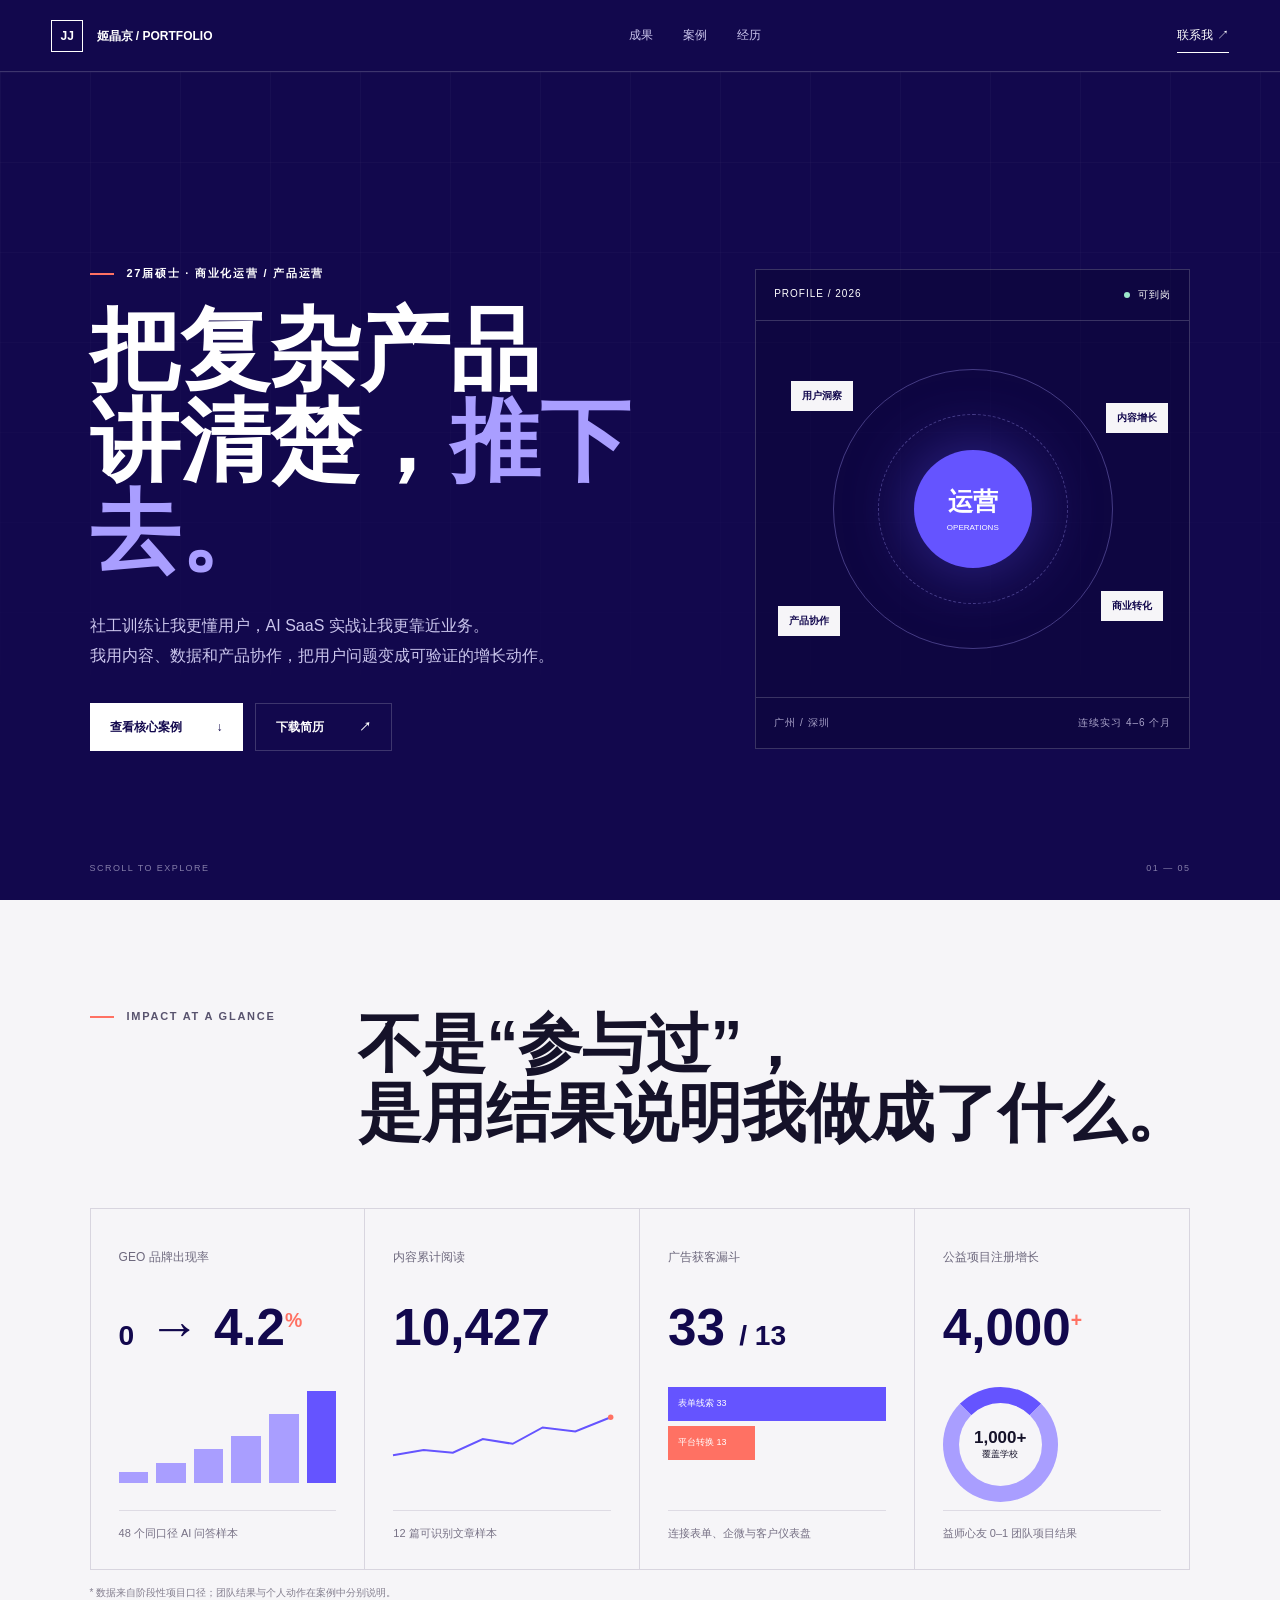
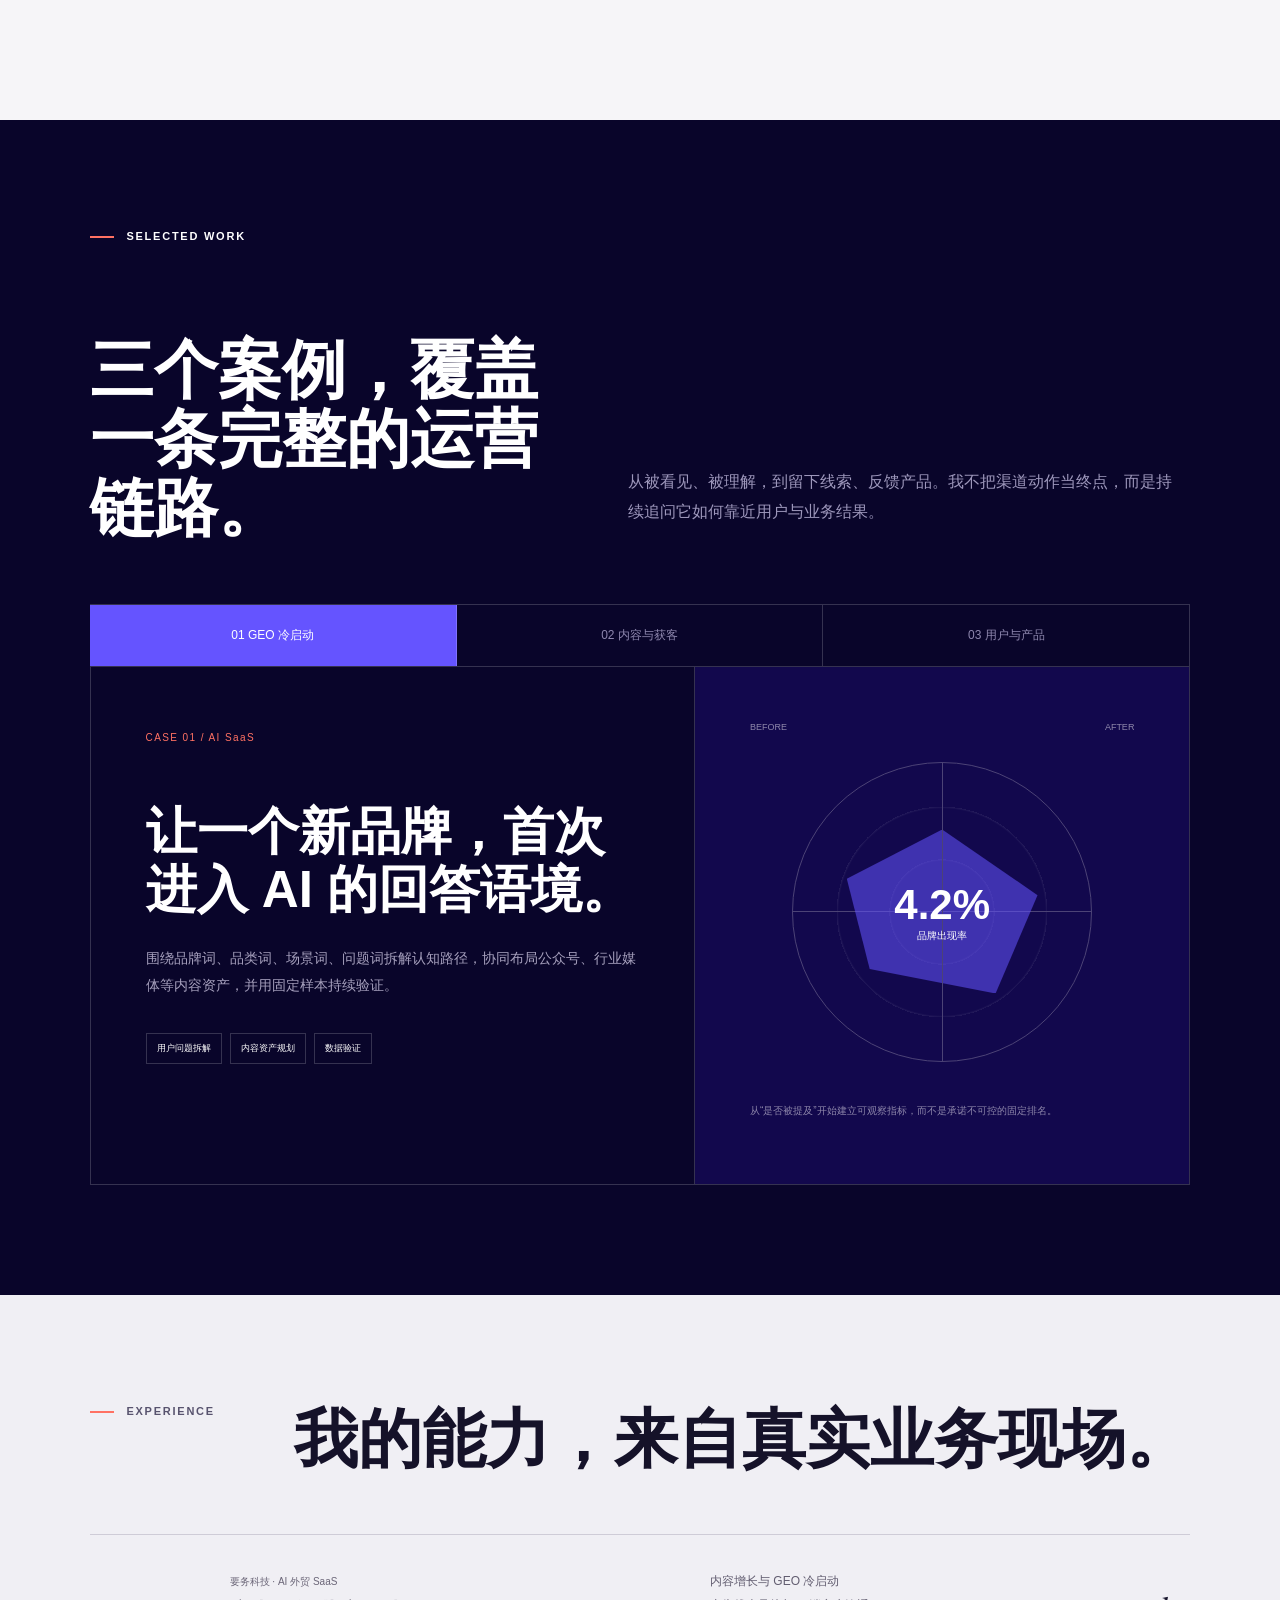
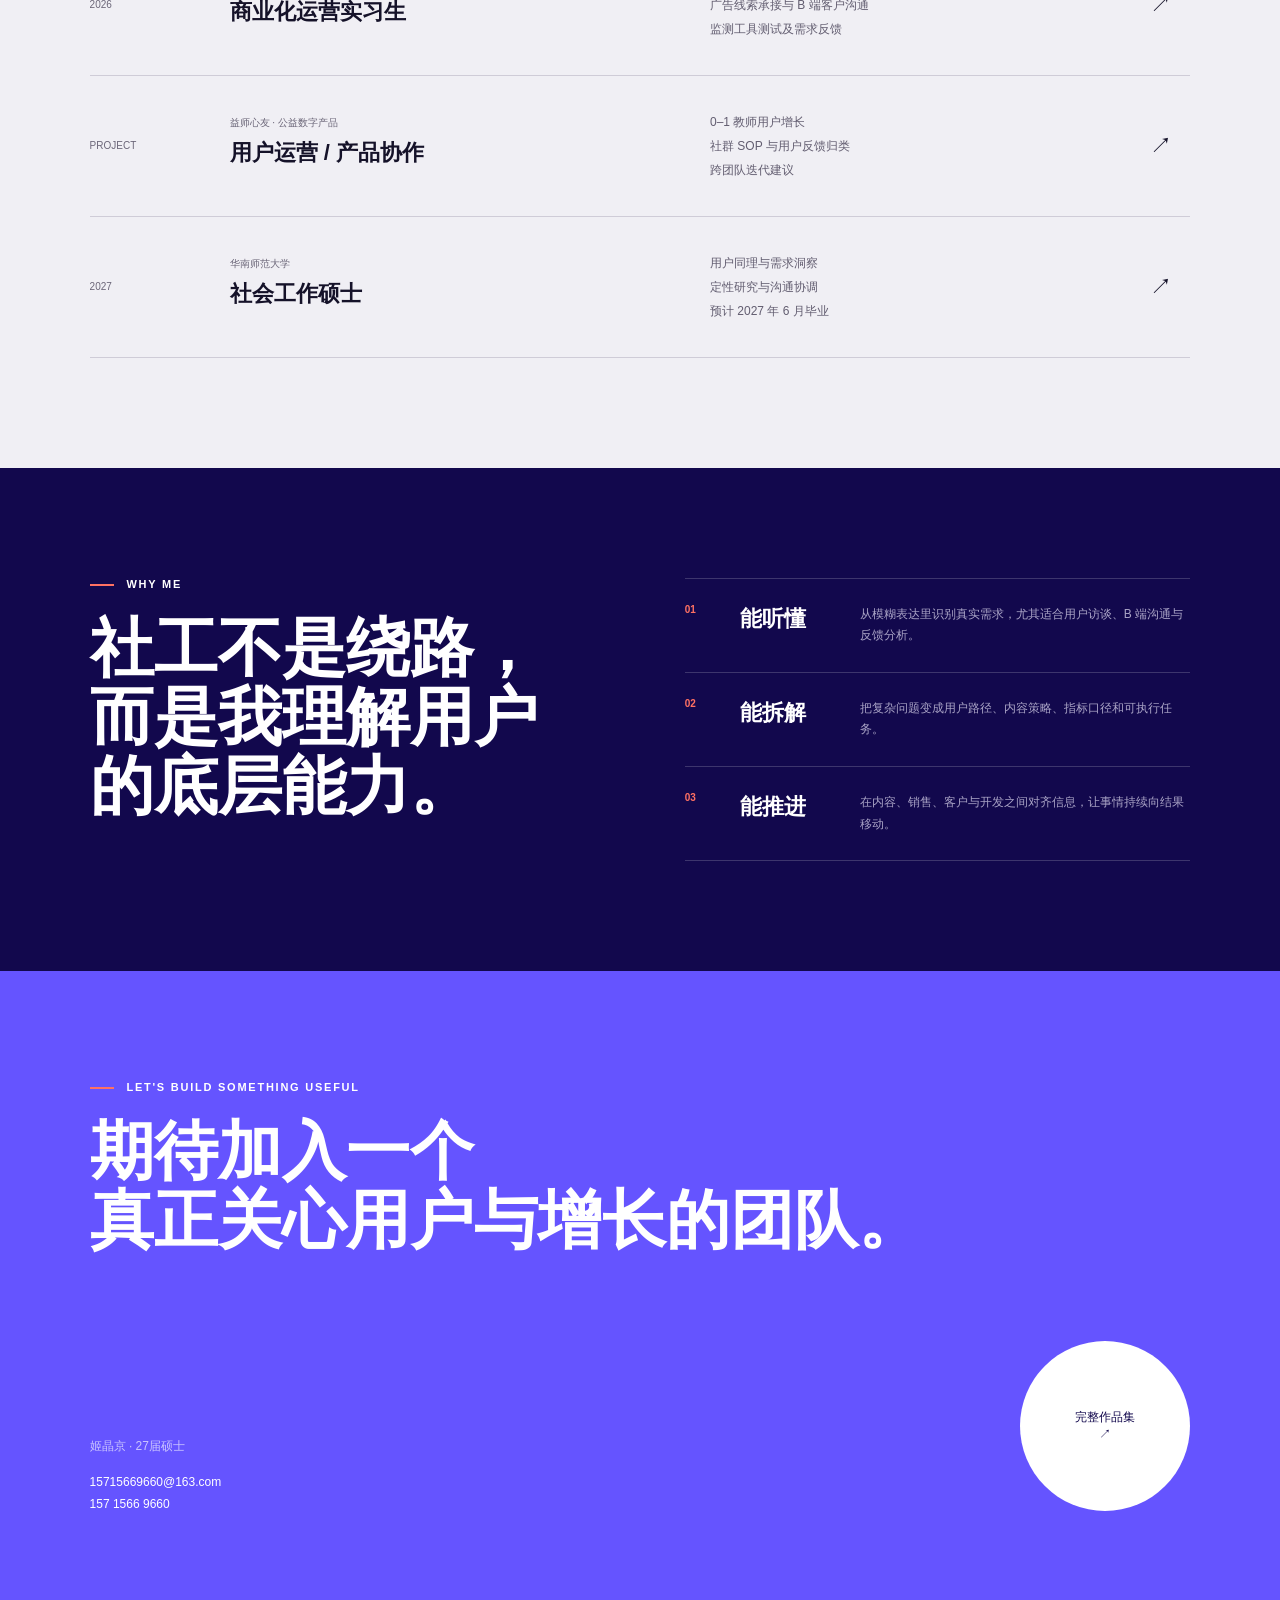
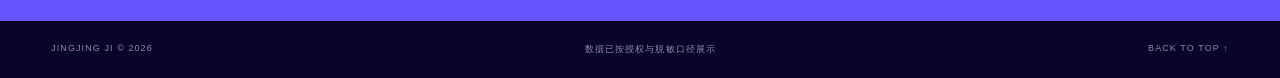
==== index.html @ 6bddbeb8 "Add operations portfolio website" ====
<!doctype html>
<html lang="zh-CN">
<head>
  <meta charset="utf-8">
  <meta name="viewport" content="width=device-width, initial-scale=1">
  <meta name="description" content="姬晶京，27届商业化运营与产品运营作品集。">
  <title>姬晶京｜运营作品集</title>
  <link rel="stylesheet" href="styles.css">
</head>
<body>
  <header class="nav">
    <a class="logo" href="#top"><span>JJ</span> 姬晶京 / PORTFOLIO</a>
    <nav><a href="#impact">成果</a><a href="#cases">案例</a><a href="#experience">经历</a></nav>
    <a class="nav-cta" href="#contact">联系我 <span>↗</span></a>
  </header>

  <main id="top">
    <section class="hero">
      <div class="hero-grid"></div>
      <div class="hero-copy reveal">
        <p class="eyebrow"><span></span> 27届硕士 · 商业化运营 / 产品运营</p>
        <h1>把复杂产品<br>讲清楚，<em>推下去。</em></h1>
        <p class="lead">社工训练让我更懂用户，AI SaaS 实战让我更靠近业务。<br>我用内容、数据和产品协作，把用户问题变成可验证的增长动作。</p>
        <div class="hero-actions">
          <a class="btn light" href="#cases">查看核心案例 <span>↓</span></a>
          <a class="btn line" href="assets/resume.pdf" target="_blank">下载简历 <span>↗</span></a>
        </div>
      </div>
      <div class="hero-panel reveal">
        <div class="panel-head"><span>PROFILE / 2026</span><span class="live"><i></i> 可到岗</span></div>
        <div class="orbit">
          <div class="orbit-ring ring-a"></div><div class="orbit-ring ring-b"></div>
          <div class="core"><b>运营</b><small>OPERATIONS</small></div>
          <span class="node n1">用户洞察</span><span class="node n2">内容增长</span><span class="node n3">产品协作</span><span class="node n4">商业转化</span>
        </div>
        <div class="panel-foot"><span>广州 / 深圳</span><span>连续实习 4–6 个月</span></div>
      </div>
      <div class="hero-bottom"><span>SCROLL TO EXPLORE</span><span>01 — 05</span></div>
    </section>

    <section id="impact" class="impact section">
      <div class="section-title reveal"><p class="eyebrow dark"><span></span> IMPACT AT A GLANCE</p><h2>不是“参与过”，<br>是用结果说明我做成了什么。</h2></div>
      <div class="metric-grid">
        <article class="metric reveal"><p>GEO 品牌出现率</p><strong><small>0</small> → 4.2<sup>%</sup></strong><div class="spark bars"><i></i><i></i><i></i><i></i><i></i><i></i></div><footer>48 个同口径 AI 问答样本</footer></article>
        <article class="metric reveal"><p>内容累计阅读</p><strong>10,427</strong><div class="spark linechart"><svg viewBox="0 0 320 70" role="img" aria-label="阅读量增长趋势"><polyline points="0,62 45,54 88,58 132,38 176,45 220,21 268,27 320,6"/><circle cx="320" cy="6" r="4"/></svg></div><footer>12 篇可识别文章样本</footer></article>
        <article class="metric reveal"><p>广告获客漏斗</p><strong>33 <small>/ 13</small></strong><div class="funnel"><span>表单线索 33</span><span>平台转换 13</span></div><footer>连接表单、企微与客户仪表盘</footer></article>
        <article class="metric reveal"><p>公益项目注册增长</p><strong>4,000<sup>+</sup></strong><div class="schools"><b>1,000+</b><span>覆盖学校</span></div><footer>益师心友 0–1 团队项目结果</footer></article>
      </div>
      <p class="data-note">* 数据来自阶段性项目口径；团队结果与个人动作在案例中分别说明。</p>
    </section>

    <section id="cases" class="cases section">
      <div class="case-intro reveal"><p class="eyebrow"><span></span> SELECTED WORK</p><h2>三个案例，覆盖一条完整的运营链路。</h2><p>从被看见、被理解，到留下线索、反馈产品。我不把渠道动作当终点，而是持续追问它如何靠近用户与业务结果。</p></div>
      <div class="case-tabs" role="tablist">
        <button class="active" data-case="geo">01 GEO 冷启动</button><button data-case="growth">02 内容与获客</button><button data-case="product">03 用户与产品</button>
      </div>
      <div class="case-stage reveal">
        <article class="case-content active" id="geo">
          <div><p class="case-no">CASE 01 / AI SaaS</p><h3>让一个新品牌，首次进入 AI 的回答语境。</h3><p class="case-desc">围绕品牌词、品类词、场景词、问题词拆解认知路径，协同布局公众号、行业媒体等内容资产，并用固定样本持续验证。</p><div class="tags"><span>用户问题拆解</span><span>内容资产规划</span><span>数据验证</span></div></div>
          <div class="case-viz"><div class="radar-label"><span>BEFORE</span><span>AFTER</span></div><div class="radar"><i style="--p:4.2"></i><div><b>4.2%</b><span>品牌出现率</span></div></div><p>从“是否被提及”开始建立可观察指标，而不是承诺不可控的固定排名。</p></div>
        </article>
        <article class="case-content" id="growth">
          <div><p class="case-no">CASE 02 / ACQUISITION</p><h3>把内容流量，接进可复盘的线索漏斗。</h3><p class="case-desc">将选题从功能介绍转向外贸实操与客户开发问题，同时连接表单、企微与客户仪表盘，维护来源、状态与意向。</p><div class="tags"><span>内容策略</span><span>广告获客</span><span>线索承接</span></div></div>
          <div class="case-viz funnel-big"><div><b>10,427</b><span>内容阅读</span></div><div><b>33</b><span>表单线索</span></div><div><b>13</b><span>平台转换</span></div></div>
        </article>
        <article class="case-content" id="product">
          <div><p class="case-no">CASE 03 / 0–1 GROWTH</p><h3>从教师反馈里，找到增长与产品迭代的连接点。</h3><p class="case-desc">参与益师心友项目用户增长，通过社群运营、反馈分类和跨团队协作，把一线用户问题整理为更可执行的产品建议。</p><div class="tags"><span>社群运营</span><span>反馈归类</span><span>需求协作</span></div></div>
          <div class="case-viz matrix"><span>触达</span><span>注册</span><span>激活</span><span>反馈</span><i></i><i></i><i></i><i></i><b>4,000+</b><small>团队新增注册</small></div>
        </article>
      </div>
    </section>

    <section id="experience" class="experience section">
      <div class="section-title reveal"><p class="eyebrow dark"><span></span> EXPERIENCE</p><h2>我的能力，来自真实业务现场。</h2></div>
      <div class="timeline">
        <article class="reveal"><span class="year">2026</span><div><p>要务科技 · AI 外贸 SaaS</p><h3>商业化运营实习生</h3></div><ul><li>内容增长与 GEO 冷启动</li><li>广告线索承接与 B 端客户沟通</li><li>监测工具测试及需求反馈</li></ul><span class="arrow">↗</span></article>
        <article class="reveal"><span class="year">PROJECT</span><div><p>益师心友 · 公益数字产品</p><h3>用户运营 / 产品协作</h3></div><ul><li>0–1 教师用户增长</li><li>社群 SOP 与用户反馈归类</li><li>跨团队迭代建议</li></ul><span class="arrow">↗</span></article>
        <article class="reveal"><span class="year">2027</span><div><p>华南师范大学</p><h3>社会工作硕士</h3></div><ul><li>用户同理与需求洞察</li><li>定性研究与沟通协调</li><li>预计 2027 年 6 月毕业</li></ul><span class="arrow">↗</span></article>
      </div>
    </section>

    <section class="fit section"><div class="fit-copy reveal"><p class="eyebrow"><span></span> WHY ME</p><h2>社工不是绕路，<br>而是我理解用户的底层能力。</h2></div><div class="fit-list"><article><b>01</b><h3>能听懂</h3><p>从模糊表达里识别真实需求，尤其适合用户访谈、B 端沟通与反馈分析。</p></article><article><b>02</b><h3>能拆解</h3><p>把复杂问题变成用户路径、内容策略、指标口径和可执行任务。</p></article><article><b>03</b><h3>能推进</h3><p>在内容、销售、客户与开发之间对齐信息，让事情持续向结果移动。</p></article></div></section>

    <section id="contact" class="contact section"><p class="eyebrow"><span></span> LET'S BUILD SOMETHING USEFUL</p><h2>期待加入一个<br>真正关心用户与增长的团队。</h2><div class="contact-bottom"><div><p>姬晶京 · 27届硕士</p><a href="mailto:15715669660@163.com">15715669660@163.com</a><a href="tel:15715669660">157 1566 9660</a></div><a class="round-btn" href="assets/portfolio.pdf" target="_blank">完整作品集 <span>↗</span></a></div></section>
  </main>
  <footer class="footer"><span>JINGJING JI © 2026</span><span>数据已按授权与脱敏口径展示</span><a href="#top">BACK TO TOP ↑</a></footer>
  <script src="script.js"></script>
</body>
</html>
---- styles.css ----
:root{--purple:#12084d;--deep:#09052a;--violet:#6554ff;--lav:#a99eff;--coral:#ff7163;--mint:#9ce7cc;--paper:#f6f5f8;--ink:#151229;--line:rgba(255,255,255,.18)}*{box-sizing:border-box}html{scroll-behavior:smooth}body{margin:0;background:var(--paper);color:var(--ink);font-family:Arial,"Microsoft YaHei","PingFang SC",sans-serif;letter-spacing:0}a{color:inherit;text-decoration:none}button{font:inherit}.nav{height:72px;padding:0 4vw;display:flex;align-items:center;justify-content:space-between;background:var(--purple);color:#fff;border-bottom:1px solid var(--line);position:sticky;top:0;z-index:20}.logo{font-size:12px;font-weight:700}.logo span{display:inline-grid;place-items:center;width:32px;height:32px;border:1px solid #fff;margin-right:10px}.nav nav{display:flex;gap:30px;font-size:12px;color:#cbc6ed}.nav nav a:hover{color:#fff}.nav-cta{font-size:12px;border-bottom:1px solid #fff;padding:8px 0}.hero{min-height:calc(100vh - 72px);background:var(--purple);color:#fff;padding:9vh 7vw 4vh;position:relative;display:grid;grid-template-columns:1.15fr .85fr;gap:6vw;align-items:center;overflow:hidden}.hero-grid{position:absolute;inset:0;background-image:linear-gradient(var(--line) 1px,transparent 1px),linear-gradient(90deg,var(--line) 1px,transparent 1px);background-size:90px 90px;opacity:.16;mask-image:linear-gradient(to bottom,black,transparent 85%)}.hero-copy,.hero-panel{position:relative;z-index:1}.eyebrow{font-size:11px;font-weight:700;letter-spacing:.16em;margin:0 0 24px;text-transform:uppercase}.eyebrow span{display:inline-block;width:24px;height:2px;background:var(--coral);vertical-align:middle;margin-right:8px}.eyebrow.dark{color:#58536e}.hero h1{font-size:clamp(54px,7vw,100px);line-height:1.02;margin:0;max-width:800px;font-weight:600}.hero h1 em{font-style:normal;color:var(--lav)}.lead{font-size:16px;line-height:1.9;color:#cbc6ed;max-width:660px;margin:32px 0}.hero-actions{display:flex;gap:12px}.btn{min-height:48px;padding:0 20px;display:inline-flex;align-items:center;gap:35px;font-size:12px;font-weight:700}.btn.light{background:#fff;color:var(--purple)}.btn.line{border:1px solid var(--line)}.hero-panel{border:1px solid var(--line);min-height:480px;background:rgba(9,5,42,.32);display:flex;flex-direction:column}.panel-head,.panel-foot{padding:18px;display:flex;justify-content:space-between;font-size:10px;letter-spacing:.1em}.panel-head{border-bottom:1px solid var(--line)}.panel-foot{border-top:1px solid var(--line);margin-top:auto;color:#a9a3c9}.live i{display:inline-block;width:6px;height:6px;background:var(--mint);border-radius:50%;margin-right:5px}.orbit{position:relative;flex:1;display:grid;place-items:center;min-height:360px}.orbit-ring{position:absolute;border:1px solid rgba(169,158,255,.35);border-radius:50%}.ring-a{width:280px;height:280px;animation:spin 18s linear infinite}.ring-b{width:190px;height:190px;border-style:dashed;animation:spin 12s linear infinite reverse}.core{width:118px;height:118px;border-radius:50%;background:var(--violet);display:grid;place-content:center;text-align:center;box-shadow:0 0 70px rgba(101,84,255,.45)}.core b{font-size:25px}.core small{font-size:8px;margin-top:5px}.node{position:absolute;background:var(--paper);color:var(--purple);padding:8px 11px;font-size:10px;font-weight:700}.n1{top:16%;left:8%}.n2{top:22%;right:5%}.n3{bottom:16%;left:5%}.n4{bottom:20%;right:6%}.hero-bottom{position:absolute;bottom:3vh;left:7vw;right:7vw;display:flex;justify-content:space-between;font-size:9px;letter-spacing:.16em;color:#847da9}.section{padding:110px 7vw}.section-title{display:flex;justify-content:space-between;align-items:start;margin-bottom:60px}.section-title h2,.case-intro h2,.fit h2,.contact h2{font-size:clamp(40px,5vw,70px);line-height:1.08;margin:0;font-weight:600}.metric-grid{display:grid;grid-template-columns:repeat(4,1fr);border:1px solid #d8d5df}.metric{min-height:360px;padding:28px;border-right:1px solid #d8d5df;display:flex;flex-direction:column}.metric:last-child{border-right:0}.metric>p{font-size:12px;color:#6d687d}.metric strong{font-size:clamp(38px,4vw,62px);line-height:1;margin-top:24px;color:var(--purple)}.metric strong small{font-size:.55em}.metric sup{font-size:.38em;color:var(--coral)}.metric footer{margin-top:auto;font-size:11px;color:#777185;border-top:1px solid #dedbe4;padding-top:15px}.spark{height:92px;margin-top:38px}.bars{display:flex;align-items:end;gap:8px}.bars i{flex:1;background:var(--lav);height:12%}.bars i:nth-child(2){height:22%}.bars i:nth-child(3){height:37%}.bars i:nth-child(4){height:52%}.bars i:nth-child(5){height:76%}.bars i:nth-child(6){height:100%;background:var(--violet)}.linechart svg{width:100%;height:100%;overflow:visible}.linechart polyline{fill:none;stroke:var(--violet);stroke-width:3}.linechart circle{fill:var(--coral)}.funnel{margin-top:34px;display:grid;gap:5px}.funnel span{height:34px;background:var(--violet);color:#fff;font-size:9px;padding:10px}.funnel span:last-child{width:40%;background:var(--coral)}.schools{margin-top:34px;width:115px;height:115px;border:16px solid var(--lav);border-top-color:var(--violet);border-radius:50%;display:grid;place-content:center;text-align:center}.schools b{font-size:17px}.schools span{font-size:9px}.data-note{font-size:10px;color:#837e8e;margin-top:16px}.cases{background:var(--deep);color:#fff}.case-intro{display:grid;grid-template-columns:1fr 1.2fr;gap:70px;margin-bottom:60px}.case-intro .eyebrow{grid-column:1/-1}.case-intro>p:last-child{color:#9d97bb;line-height:1.9;max-width:550px;align-self:end}.case-tabs{display:flex;border-top:1px solid var(--line);border-bottom:1px solid var(--line)}.case-tabs button{flex:1;padding:22px;border:0;border-right:1px solid var(--line);background:none;color:#8f88af;cursor:pointer;font-size:12px}.case-tabs button.active{background:var(--violet);color:#fff}.case-stage{border:1px solid var(--line);border-top:0;min-height:500px}.case-content{display:none;grid-template-columns:1.1fr .9fr;min-height:500px}.case-content.active{display:grid}.case-content>div{padding:55px}.case-content>div:first-child{border-right:1px solid var(--line)}.case-no{font-size:10px;color:var(--coral);letter-spacing:.14em}.case-content h3{font-size:clamp(30px,4vw,52px);line-height:1.15;margin:60px 0 25px}.case-desc{color:#a6a0bd;line-height:1.9;font-size:14px}.tags{display:flex;gap:8px;flex-wrap:wrap;margin-top:35px}.tags span{border:1px solid var(--line);padding:8px 10px;font-size:9px}.case-viz{display:flex;flex-direction:column;justify-content:center;background:#12084d}.radar-label{display:flex;justify-content:space-between;font-size:9px;color:#8d86aa}.radar{width:min(26vw,300px);aspect-ratio:1;border:1px solid #4c4376;border-radius:50%;display:grid;place-items:center;margin:30px auto;position:relative;background:repeating-radial-gradient(circle,transparent 0 24%,rgba(255,255,255,.08) 25%)}.radar:before,.radar:after{content:"";position:absolute;background:#4c4376}.radar:before{width:100%;height:1px}.radar:after{height:100%;width:1px}.radar i{position:absolute;width:64%;height:55%;background:rgba(101,84,255,.55);clip-path:polygon(50% 0,100% 40%,78% 100%,12% 85%,0 30%)}.radar div{z-index:2;text-align:center}.radar b{font-size:42px}.radar span{display:block;font-size:10px}.case-viz>p{font-size:10px;color:#8d86aa;line-height:1.7}.funnel-big{align-items:center}.funnel-big div{background:var(--violet);height:88px;display:grid;place-content:center;text-align:center;width:100%}.funnel-big div:nth-child(2){width:67%;background:#8071ff}.funnel-big div:nth-child(3){width:38%;background:var(--coral)}.funnel-big b{font-size:30px}.funnel-big span{font-size:9px}.matrix{display:grid;grid-template-columns:repeat(4,1fr);align-content:center;text-align:center;gap:8px}.matrix span{font-size:10px}.matrix i{height:90px;background:var(--lav)}.matrix i:nth-of-type(2){height:110px;background:#8d7fff}.matrix i:nth-of-type(3){height:75px;background:var(--violet)}.matrix i:nth-of-type(4){height:55px;background:var(--coral)}.matrix b,.matrix small{grid-column:1/-1}.matrix b{font-size:45px;margin-top:30px}.experience{background:#f0eff4}.timeline{border-top:1px solid #cfccd7}.timeline article{display:grid;grid-template-columns:100px 1.1fr 1fr 40px;gap:40px;align-items:center;padding:34px 0;border-bottom:1px solid #cfccd7}.year{font-size:10px;color:#6b6678}.timeline p{font-size:10px;color:#6b6678;margin:0}.timeline h3{font-size:22px;margin:8px 0}.timeline ul{margin:0;padding:0;list-style:none;font-size:12px;line-height:2;color:#625d70}.arrow{font-size:22px}.fit{background:var(--purple);color:#fff;display:grid;grid-template-columns:1fr 1fr;gap:7vw}.fit-list{border-top:1px solid var(--line)}.fit-list article{display:grid;grid-template-columns:55px 120px 1fr;border-bottom:1px solid var(--line);padding:25px 0;align-items:start}.fit-list b{color:var(--coral);font-size:10px}.fit-list h3{margin:0;font-size:22px}.fit-list p{margin:0;color:#aaa4c6;font-size:12px;line-height:1.8}.contact{background:var(--violet);color:#fff;min-height:650px;display:flex;flex-direction:column}.contact h2{max-width:900px}.contact-bottom{margin-top:auto;padding-top:80px;display:flex;justify-content:space-between;align-items:end}.contact-bottom>div{display:flex;flex-direction:column;gap:8px;font-size:12px}.contact-bottom p{color:#cbc5ff}.round-btn{width:170px;height:170px;border-radius:50%;background:#fff;color:var(--purple);display:grid;place-content:center;text-align:center;font-size:12px;transition:.25s}.round-btn:hover{transform:rotate(-6deg) scale(1.04)}.footer{padding:22px 4vw;background:var(--deep);color:#8f89a8;display:flex;justify-content:space-between;font-size:9px;letter-spacing:.12em}.reveal{opacity:0;transform:translateY(24px);transition:opacity .7s ease,transform .7s ease}.reveal.visible{opacity:1;transform:none}@keyframes spin{to{transform:rotate(360deg)}}@media(max-width:900px){.nav nav{display:none}.hero{grid-template-columns:1fr;padding-top:70px}.hero-panel{min-height:410px}.hero-bottom{display:none}.metric-grid{grid-template-columns:1fr 1fr}.metric:nth-child(2){border-right:0}.metric{border-bottom:1px solid #d8d5df}.case-intro,.case-content,.fit{grid-template-columns:1fr}.case-content>div:first-child{border-right:0;border-bottom:1px solid var(--line)}.radar{width:260px}.timeline article{grid-template-columns:60px 1fr}.timeline ul{grid-column:2}.timeline .arrow{display:none}.fit-list{margin-top:20px}}@media(max-width:580px){.nav{height:60px}.nav-cta{font-size:10px}.hero{min-height:auto;padding:70px 22px 55px}.hero h1{font-size:51px}.lead br{display:none}.hero-actions{flex-direction:column}.btn{justify-content:space-between}.hero-panel{min-height:380px}.orbit{transform:scale(.85)}.section{padding:75px 22px}.section-title{display:block}.section-title h2{font-size:40px}.metric-grid{grid-template-columns:1fr}.metric{border-right:0;min-height:310px}.case-intro{display:block}.case-intro h2{font-size:40px}.case-tabs{overflow-x:auto}.case-tabs button{min-width:135px;padding:17px 10px}.case-content>div{padding:30px 22px}.case-content h3{margin-top:35px;font-size:32px}.fit-list article{grid-template-columns:38px 85px 1fr}.contact{min-height:560px}.contact h2{font-size:42px}.contact-bottom{display:block}.round-btn{width:135px;height:135px;margin-top:35px}.footer{display:block}.footer span,.footer a{display:block;margin:8px 0}}
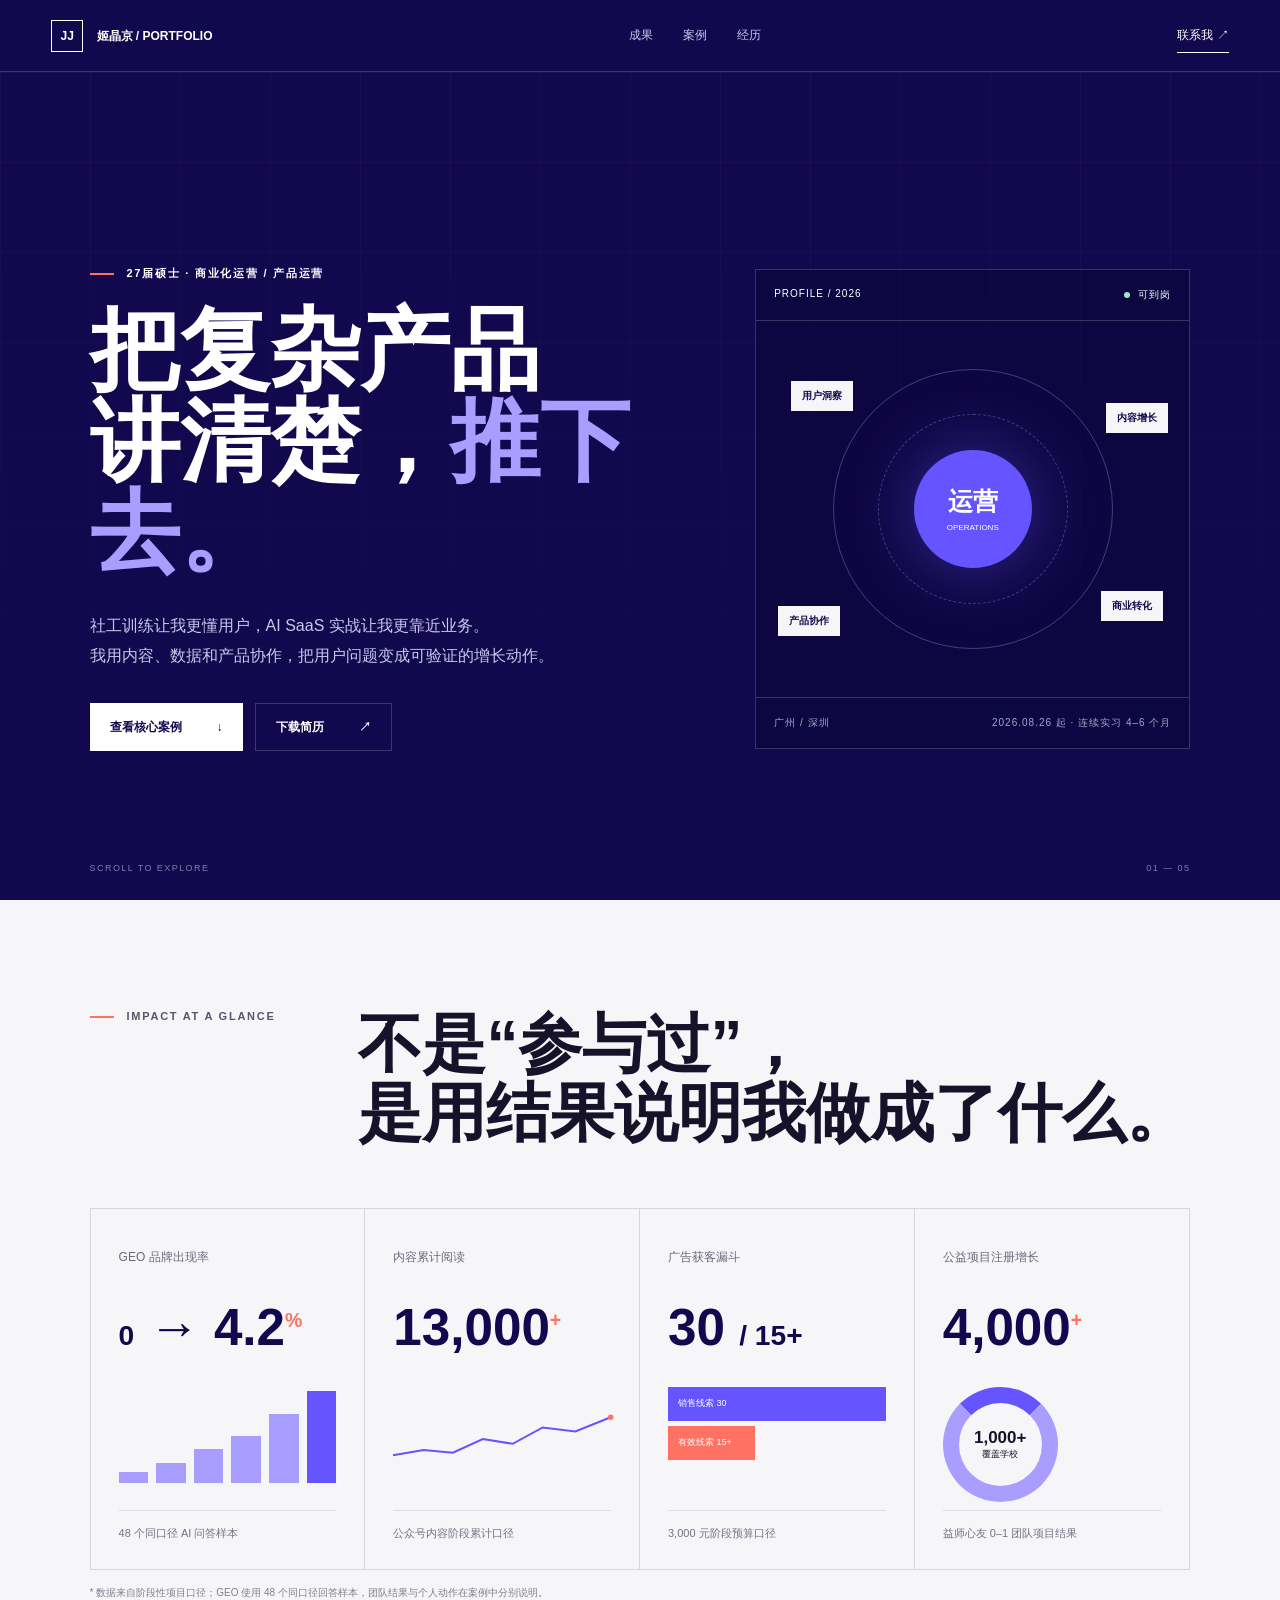
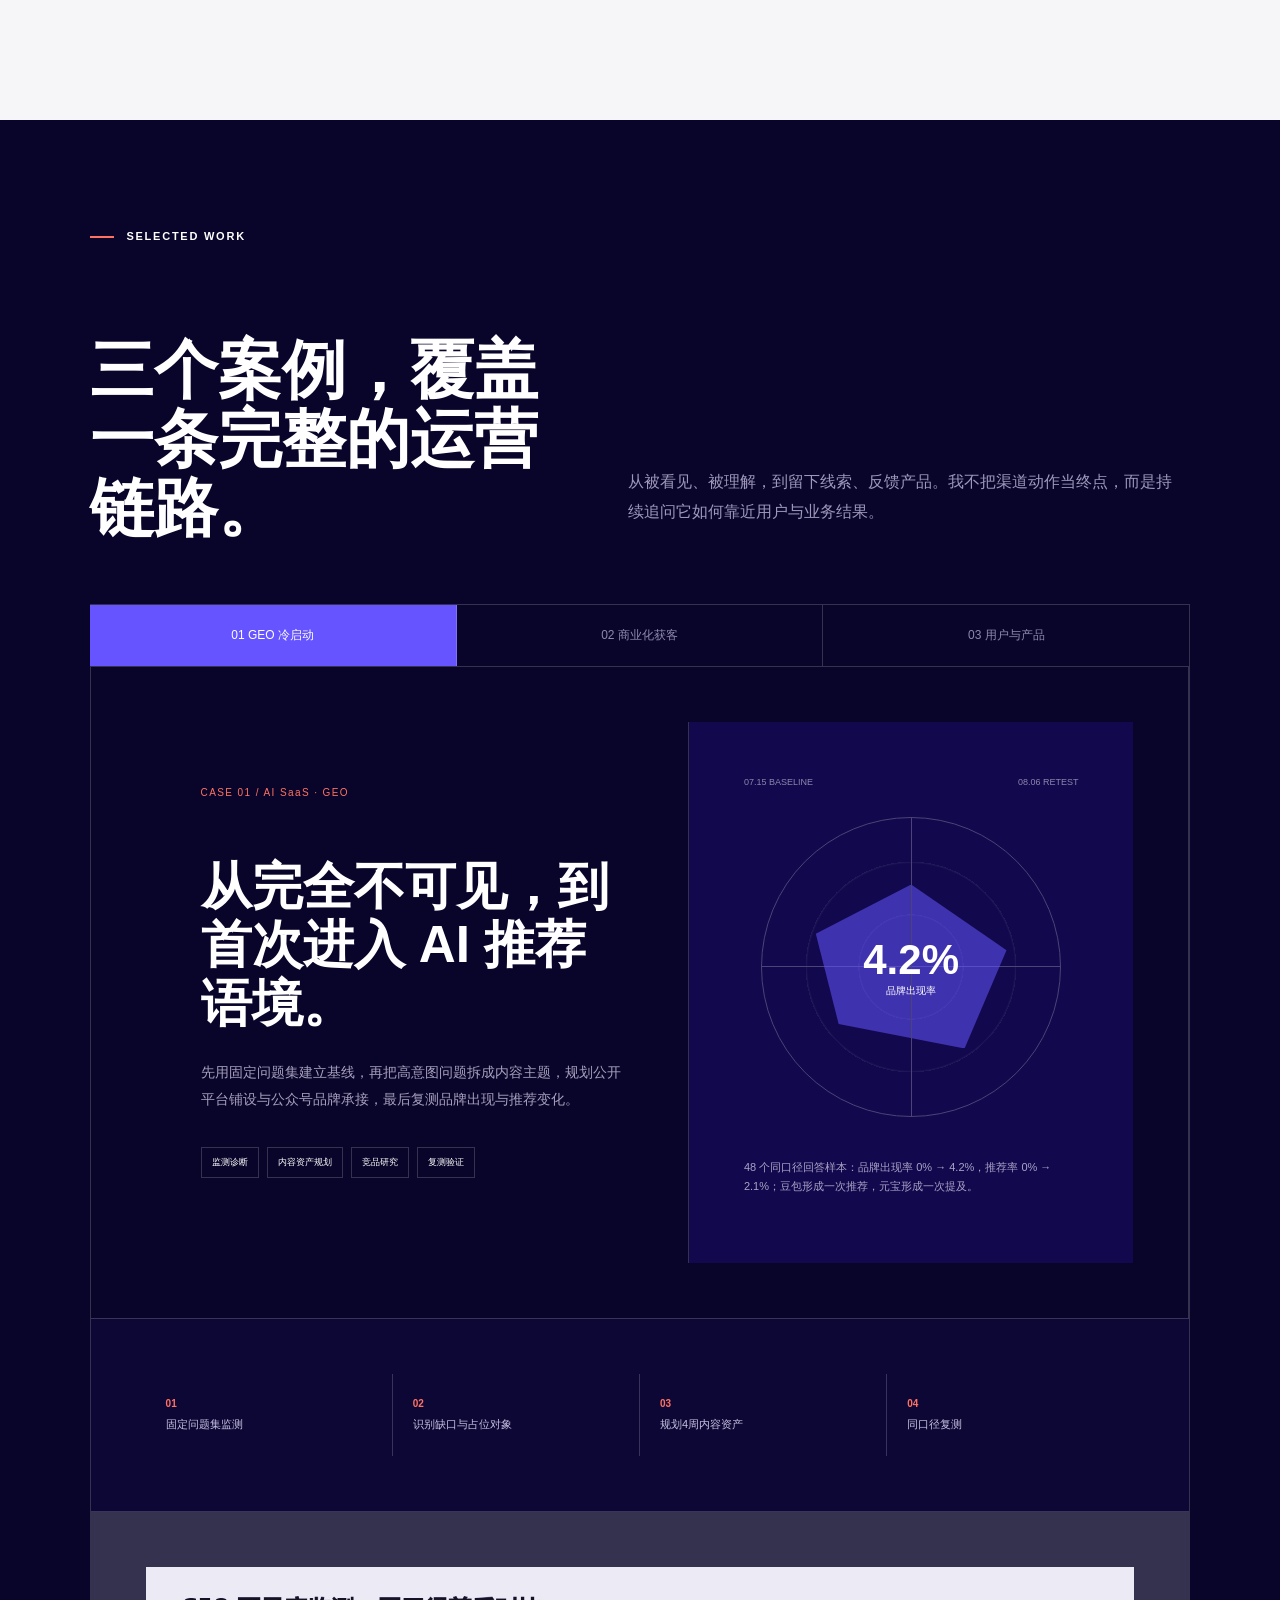
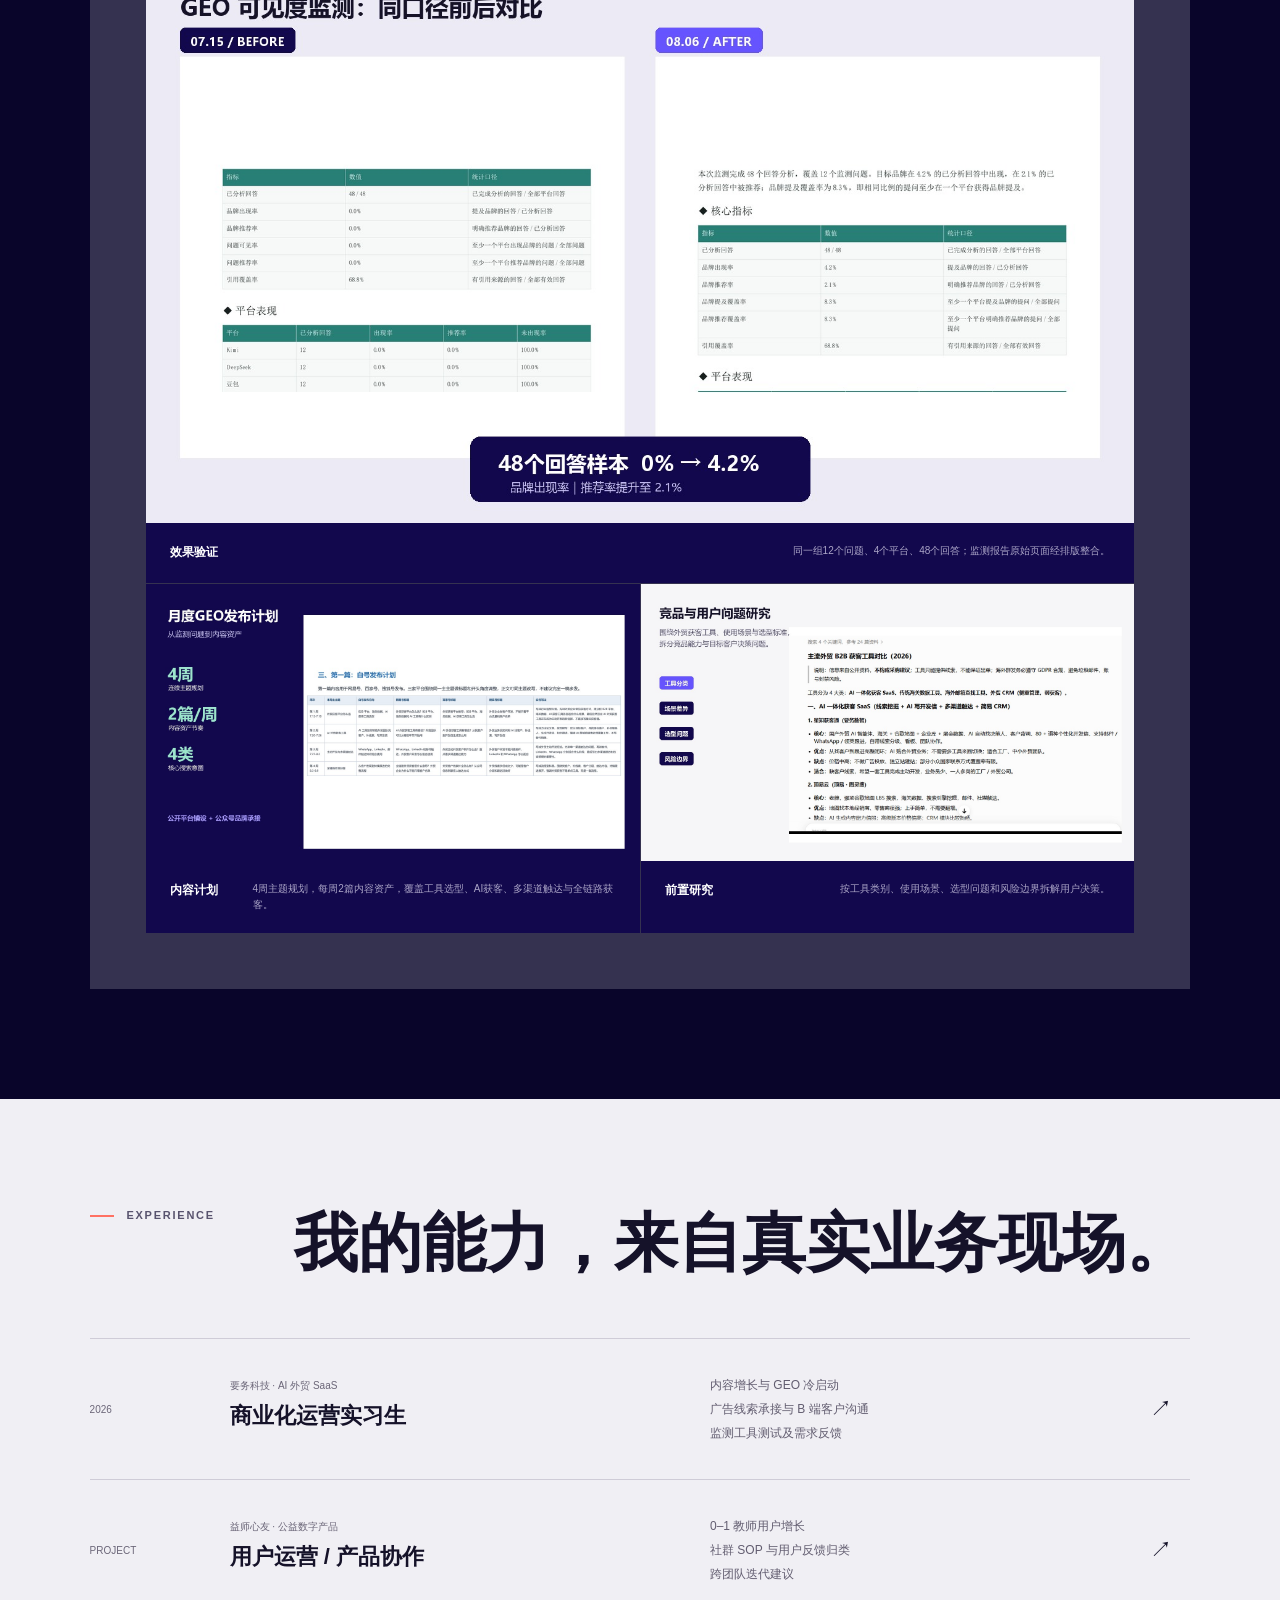
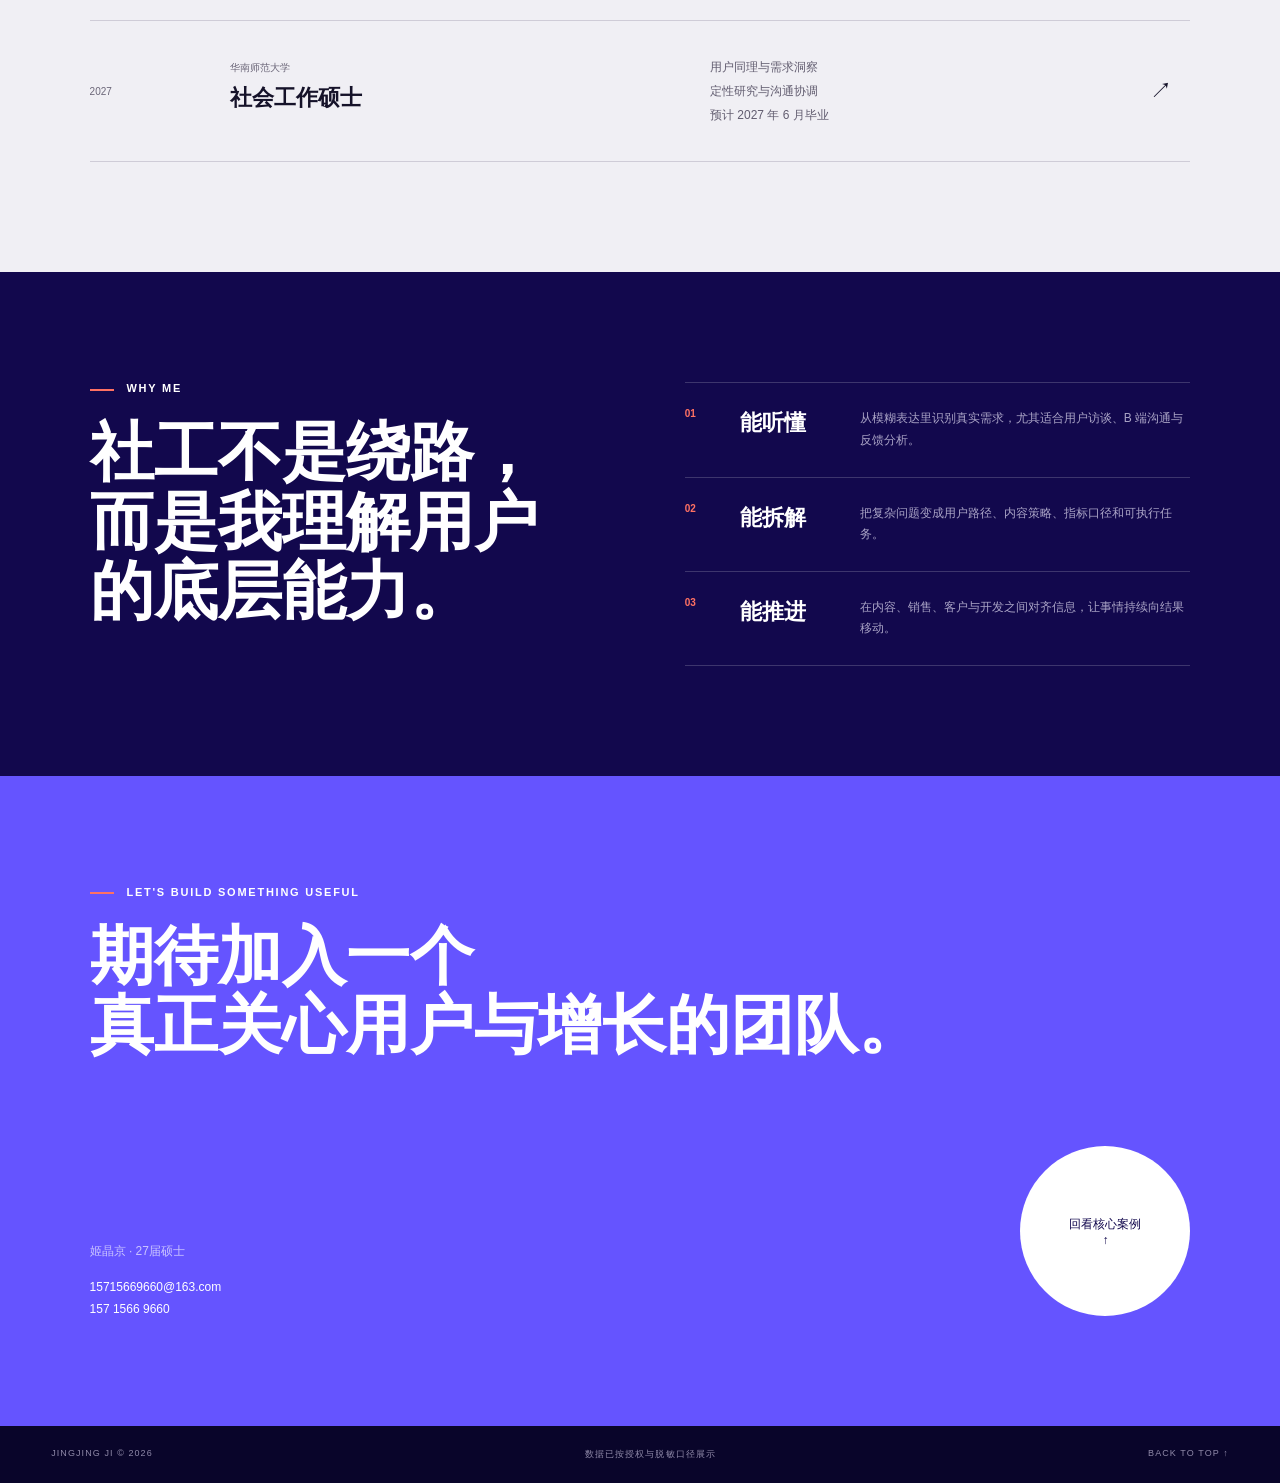
==== commit 2f19d83b: "Expand portfolio with verified case evidence" ====
--- a/index.html
+++ b/index.html
@@ -6,6 +6,7 @@
   <meta name="description" content="姬晶京，27届商业化运营与产品运营作品集。">
   <title>姬晶京｜运营作品集</title>
   <link rel="stylesheet" href="styles.css">
+  <link rel="stylesheet" href="case-studies.css">
 </head>
 <body>
   <header class="nav">
@@ -33,7 +34,7 @@
           <div class="core"><b>运营</b><small>OPERATIONS</small></div>
           <span class="node n1">用户洞察</span><span class="node n2">内容增长</span><span class="node n3">产品协作</span><span class="node n4">商业转化</span>
         </div>
-        <div class="panel-foot"><span>广州 / 深圳</span><span>连续实习 4–6 个月</span></div>
+        <div class="panel-foot"><span>广州 / 深圳</span><span>2026.08.26 起 · 连续实习 4–6 个月</span></div>
       </div>
       <div class="hero-bottom"><span>SCROLL TO EXPLORE</span><span>01 — 05</span></div>
     </section>
@@ -42,30 +43,49 @@
       <div class="section-title reveal"><p class="eyebrow dark"><span></span> IMPACT AT A GLANCE</p><h2>不是“参与过”，<br>是用结果说明我做成了什么。</h2></div>
       <div class="metric-grid">
         <article class="metric reveal"><p>GEO 品牌出现率</p><strong><small>0</small> → 4.2<sup>%</sup></strong><div class="spark bars"><i></i><i></i><i></i><i></i><i></i><i></i></div><footer>48 个同口径 AI 问答样本</footer></article>
-        <article class="metric reveal"><p>内容累计阅读</p><strong>10,427</strong><div class="spark linechart"><svg viewBox="0 0 320 70" role="img" aria-label="阅读量增长趋势"><polyline points="0,62 45,54 88,58 132,38 176,45 220,21 268,27 320,6"/><circle cx="320" cy="6" r="4"/></svg></div><footer>12 篇可识别文章样本</footer></article>
-        <article class="metric reveal"><p>广告获客漏斗</p><strong>33 <small>/ 13</small></strong><div class="funnel"><span>表单线索 33</span><span>平台转换 13</span></div><footer>连接表单、企微与客户仪表盘</footer></article>
+        <article class="metric reveal"><p>内容累计阅读</p><strong>13,000<sup>+</sup></strong><div class="spark linechart"><svg viewBox="0 0 320 70" role="img" aria-label="阅读量增长趋势"><polyline points="0,62 45,54 88,58 132,38 176,45 220,21 268,27 320,6"/><circle cx="320" cy="6" r="4"/></svg></div><footer>公众号内容阶段累计口径</footer></article>
+        <article class="metric reveal"><p>广告获客漏斗</p><strong>30 <small>/ 15+</small></strong><div class="funnel"><span>销售线索 30</span><span>有效线索 15+</span></div><footer>3,000 元阶段预算口径</footer></article>
         <article class="metric reveal"><p>公益项目注册增长</p><strong>4,000<sup>+</sup></strong><div class="schools"><b>1,000+</b><span>覆盖学校</span></div><footer>益师心友 0–1 团队项目结果</footer></article>
       </div>
-      <p class="data-note">* 数据来自阶段性项目口径；团队结果与个人动作在案例中分别说明。</p>
+      <p class="data-note">* 数据来自阶段性项目口径；GEO 使用 48 个同口径回答样本，团队结果与个人动作在案例中分别说明。</p>
     </section>
 
     <section id="cases" class="cases section">
       <div class="case-intro reveal"><p class="eyebrow"><span></span> SELECTED WORK</p><h2>三个案例，覆盖一条完整的运营链路。</h2><p>从被看见、被理解，到留下线索、反馈产品。我不把渠道动作当终点，而是持续追问它如何靠近用户与业务结果。</p></div>
-      <div class="case-tabs" role="tablist">
-        <button class="active" data-case="geo">01 GEO 冷启动</button><button data-case="growth">02 内容与获客</button><button data-case="product">03 用户与产品</button>
+      <div class="case-tabs" role="tablist" aria-label="核心案例切换">
+        <button class="active" data-case="geo" role="tab" aria-selected="true">01 GEO 冷启动</button><button data-case="growth" role="tab" aria-selected="false">02 商业化获客</button><button data-case="product" role="tab" aria-selected="false">03 用户与产品</button>
       </div>
       <div class="case-stage reveal">
         <article class="case-content active" id="geo">
-          <div><p class="case-no">CASE 01 / AI SaaS</p><h3>让一个新品牌，首次进入 AI 的回答语境。</h3><p class="case-desc">围绕品牌词、品类词、场景词、问题词拆解认知路径，协同布局公众号、行业媒体等内容资产，并用固定样本持续验证。</p><div class="tags"><span>用户问题拆解</span><span>内容资产规划</span><span>数据验证</span></div></div>
-          <div class="case-viz"><div class="radar-label"><span>BEFORE</span><span>AFTER</span></div><div class="radar"><i style="--p:4.2"></i><div><b>4.2%</b><span>品牌出现率</span></div></div><p>从“是否被提及”开始建立可观察指标，而不是承诺不可控的固定排名。</p></div>
+          <div class="case-overview">
+            <div class="case-copy"><p class="case-no">CASE 01 / AI SaaS · GEO</p><h3>从完全不可见，到首次进入 AI 推荐语境。</h3><p class="case-desc">先用固定问题集建立基线，再把高意图问题拆成内容主题，规划公开平台铺设与公众号品牌承接，最后复测品牌出现与推荐变化。</p><div class="tags"><span>监测诊断</span><span>内容资产规划</span><span>竞品研究</span><span>复测验证</span></div></div>
+            <div class="case-viz"><div class="radar-label"><span>07.15 BASELINE</span><span>08.06 RETEST</span></div><div class="radar"><i></i><div><b>4.2%</b><span>品牌出现率</span></div></div><p>48 个同口径回答样本：品牌出现率 0% → 4.2%，推荐率 0% → 2.1%；豆包形成一次推荐，元宝形成一次提及。</p></div>
+          </div>
+          <div class="method-strip" aria-label="GEO执行流程"><span><b>01</b>固定问题集监测</span><span><b>02</b>识别缺口与占位对象</span><span><b>03</b>规划4周内容资产</span><span><b>04</b>同口径复测</span></div>
+          <div class="evidence-grid">
+            <figure class="evidence evidence-wide"><img src="assets/evidence-geo-before-after.jpg" alt="GEO可见度监测前后对比，品牌出现率从0提升至4.2%"><figcaption><b>效果验证</b><span>同一组12个问题、4个平台、48个回答；监测报告原始页面经排版整合。</span></figcaption></figure>
+            <figure class="evidence"><img src="assets/evidence-geo-plan.jpg" alt="星知外贸获客通GEO月度发布计划节选"><figcaption><b>内容计划</b><span>4周主题规划，每周2篇内容资产，覆盖工具选型、AI获客、多渠道触达与全链路获客。</span></figcaption></figure>
+            <figure class="evidence"><img src="assets/evidence-market-research.jpg" alt="外贸获客工具竞品与用户问题研究"><figcaption><b>前置研究</b><span>按工具类别、使用场景、选型问题和风险边界拆解用户决策。</span></figcaption></figure>
+          </div>
         </article>
         <article class="case-content" id="growth">
-          <div><p class="case-no">CASE 02 / ACQUISITION</p><h3>把内容流量，接进可复盘的线索漏斗。</h3><p class="case-desc">将选题从功能介绍转向外贸实操与客户开发问题，同时连接表单、企微与客户仪表盘，维护来源、状态与意向。</p><div class="tags"><span>内容策略</span><span>广告获客</span><span>线索承接</span></div></div>
-          <div class="case-viz funnel-big"><div><b>10,427</b><span>内容阅读</span></div><div><b>33</b><span>表单线索</span></div><div><b>13</b><span>平台转换</span></div></div>
+          <div class="case-overview">
+            <div class="case-copy"><p class="case-no">CASE 02 / 星知外贸获客通</p><h3>把内容、广告和客户跟进，接成一条可复盘链路。</h3><p class="case-desc">负责广告素材与关键词测试、公众号内容运营、表单和企微承接，并在客户仪表盘维护来源、状态、意向与跟进记录。</p><div class="tags"><span>广告投放</span><span>内容增长</span><span>线索分层</span><span>B端演示</span></div></div>
+            <div class="case-viz funnel-big"><div><b>¥3,000</b><span>阶段预算</span></div><div><b>30</b><span>销售线索</span></div><div><b>15+</b><span>有效线索</span></div></div>
+          </div>
+          <div class="result-band"><div><b>30 → 300+</b><span>公众号粉丝</span></div><div><b>13,000+</b><span>累计阅读</span></div><div><b>630+</b><span>累计转发</span></div><div><b>25+</b><span>内容转化线索</span></div></div>
+          <div class="system-flow" aria-label="产品演示流程"><p>产品演示主线</p><span>找企业</span><i>→</i><span>找对人</span><i>→</i><span>个性化触达</span><i>→</i><span>识别意向</span><i>→</i><span>跟进成交</span></div>
+          <div class="evidence-grid two-col">
+            <figure class="evidence"><img src="assets/evidence-ad-performance.jpg" alt="广告投放后台脱敏截图"><figcaption><b>广告与素材测试</b><span>截图为后台期间汇总，与上方3,000元阶段预算为不同统计区间；账号、公司与计划名称已脱敏。</span></figcaption></figure>
+            <figure class="evidence"><img src="assets/evidence-lead-workflow.jpg" alt="客户线索跟进表脱敏示意"><figcaption><b>线索承接</b><span>按来源、意向和状态维护跟进；所有客户身份与沟通内容均不可识别。</span></figcaption></figure>
+          </div>
         </article>
         <article class="case-content" id="product">
-          <div><p class="case-no">CASE 03 / 0–1 GROWTH</p><h3>从教师反馈里，找到增长与产品迭代的连接点。</h3><p class="case-desc">参与益师心友项目用户增长，通过社群运营、反馈分类和跨团队协作，把一线用户问题整理为更可执行的产品建议。</p><div class="tags"><span>社群运营</span><span>反馈归类</span><span>需求协作</span></div></div>
-          <div class="case-viz matrix"><span>触达</span><span>注册</span><span>激活</span><span>反馈</span><i></i><i></i><i></i><i></i><b>4,000+</b><small>团队新增注册</small></div>
+          <div class="case-overview">
+            <div class="case-copy"><p class="case-no">CASE 03 / 0–1 GROWTH</p><h3>从教师反馈里，找到增长与产品迭代的连接点。</h3><p class="case-desc">参与“益师心友”AI心理助手0–1推广，通过教师社群运营、内容触达、用户答疑和反馈分类，把一线问题整理为可执行的产品建议。</p><div class="tags"><span>社群运营</span><span>推广SOP</span><span>反馈归类</span><span>需求协作</span></div></div>
+            <div class="case-viz matrix"><span>触达</span><span>注册</span><span>激活</span><span>反馈</span><i></i><i></i><i></i><i></i><b>4,000+</b><small>4个月团队新增注册</small></div>
+          </div>
+          <div class="method-strip compact" aria-label="用户增长闭环"><span><b>01</b>场景化内容触达</span><span><b>02</b>注册与首次体验</span><span><b>03</b>社群答疑和反馈</span><span><b>04</b>分类同步产品团队</span></div>
         </article>
       </div>
     </section>
@@ -81,7 +101,7 @@
 
     <section class="fit section"><div class="fit-copy reveal"><p class="eyebrow"><span></span> WHY ME</p><h2>社工不是绕路，<br>而是我理解用户的底层能力。</h2></div><div class="fit-list"><article><b>01</b><h3>能听懂</h3><p>从模糊表达里识别真实需求，尤其适合用户访谈、B 端沟通与反馈分析。</p></article><article><b>02</b><h3>能拆解</h3><p>把复杂问题变成用户路径、内容策略、指标口径和可执行任务。</p></article><article><b>03</b><h3>能推进</h3><p>在内容、销售、客户与开发之间对齐信息，让事情持续向结果移动。</p></article></div></section>
 
-    <section id="contact" class="contact section"><p class="eyebrow"><span></span> LET'S BUILD SOMETHING USEFUL</p><h2>期待加入一个<br>真正关心用户与增长的团队。</h2><div class="contact-bottom"><div><p>姬晶京 · 27届硕士</p><a href="mailto:15715669660@163.com">15715669660@163.com</a><a href="tel:15715669660">157 1566 9660</a></div><a class="round-btn" href="assets/portfolio.pdf" target="_blank">完整作品集 <span>↗</span></a></div></section>
+    <section id="contact" class="contact section"><p class="eyebrow"><span></span> LET'S BUILD SOMETHING USEFUL</p><h2>期待加入一个<br>真正关心用户与增长的团队。</h2><div class="contact-bottom"><div><p>姬晶京 · 27届硕士</p><a href="mailto:15715669660@163.com">15715669660@163.com</a><a href="tel:15715669660">157 1566 9660</a></div><a class="round-btn" href="#cases">回看核心案例 <span>↑</span></a></div></section>
   </main>
   <footer class="footer"><span>JINGJING JI © 2026</span><span>数据已按授权与脱敏口径展示</span><a href="#top">BACK TO TOP ↑</a></footer>
   <script src="script.js"></script>
--- a/case-studies.css
+++ b/case-studies.css
@@ -0,0 +1,3 @@
+.case-stage{min-height:0}.case-content{display:none;min-height:0}.case-content.active{display:block}.case-overview{display:grid;grid-template-columns:1.1fr .9fr;min-height:500px}.case-copy,.case-viz{padding:55px}.case-copy{border-right:1px solid var(--line)}.case-viz>p{font-size:11px;color:#aaa4c6;line-height:1.8}.funnel-big div:nth-child(3){width:42%}.method-strip{display:grid;grid-template-columns:repeat(4,1fr);border-top:1px solid var(--line);border-bottom:1px solid var(--line);background:#0d0736}.method-strip span{padding:24px 20px;border-right:1px solid var(--line);font-size:11px;color:#c7c1e0}.method-strip span:last-child{border-right:0}.method-strip b{display:block;color:var(--coral);font-size:10px;margin-bottom:8px}.evidence-grid{display:grid;grid-template-columns:1fr 1fr;gap:1px;background:var(--line)}.evidence-grid.two-col{grid-template-columns:1fr 1fr}.evidence{margin:0;background:#12084d;overflow:hidden}.evidence-wide{grid-column:1/-1}.evidence img{display:block;width:100%;aspect-ratio:16/9;object-fit:cover}.evidence figcaption{display:flex;justify-content:space-between;gap:35px;padding:20px 24px;color:#aaa4c6;font-size:10px;line-height:1.6}.evidence figcaption b{color:#fff;font-size:12px;white-space:nowrap}.result-band{display:grid;grid-template-columns:repeat(4,1fr);border-top:1px solid var(--line);border-bottom:1px solid var(--line);background:#0d0736}.result-band div{padding:25px;border-right:1px solid var(--line)}.result-band div:last-child{border-right:0}.result-band b{display:block;color:var(--mint);font-size:24px}.result-band span{display:block;color:#9f99b8;font-size:9px;margin-top:7px}.system-flow{padding:28px 35px;display:flex;align-items:center;justify-content:center;gap:16px;background:var(--violet);font-size:11px}.system-flow p{margin:0 20px 0 0;font-weight:700}.system-flow span{padding:10px 12px;border:1px solid rgba(255,255,255,.28)}.system-flow i{font-style:normal;color:#c7c1ff}
+@media(max-width:900px){.case-content.active{display:block}.case-overview{grid-template-columns:1fr}.case-copy{border-right:0;border-bottom:1px solid var(--line)}.method-strip,.result-band{grid-template-columns:1fr 1fr}.method-strip span:nth-child(2),.result-band div:nth-child(2){border-right:0}.system-flow{flex-wrap:wrap;justify-content:flex-start}.system-flow p{width:100%}}
+@media(max-width:580px){.case-content>div{padding:0}.case-copy,.case-viz{padding:30px 22px}.case-tabs{scrollbar-width:none}.case-tabs::-webkit-scrollbar{display:none}.method-strip,.result-band,.evidence-grid,.evidence-grid.two-col{grid-template-columns:1fr}.method-strip span,.result-band div{border-right:0;border-bottom:1px solid var(--line)}.evidence-wide{grid-column:auto}.evidence figcaption{display:block}.evidence figcaption span{display:block;margin-top:7px}.system-flow{padding:24px 20px;gap:9px}.system-flow span{padding:8px}.panel-foot{gap:18px}}
